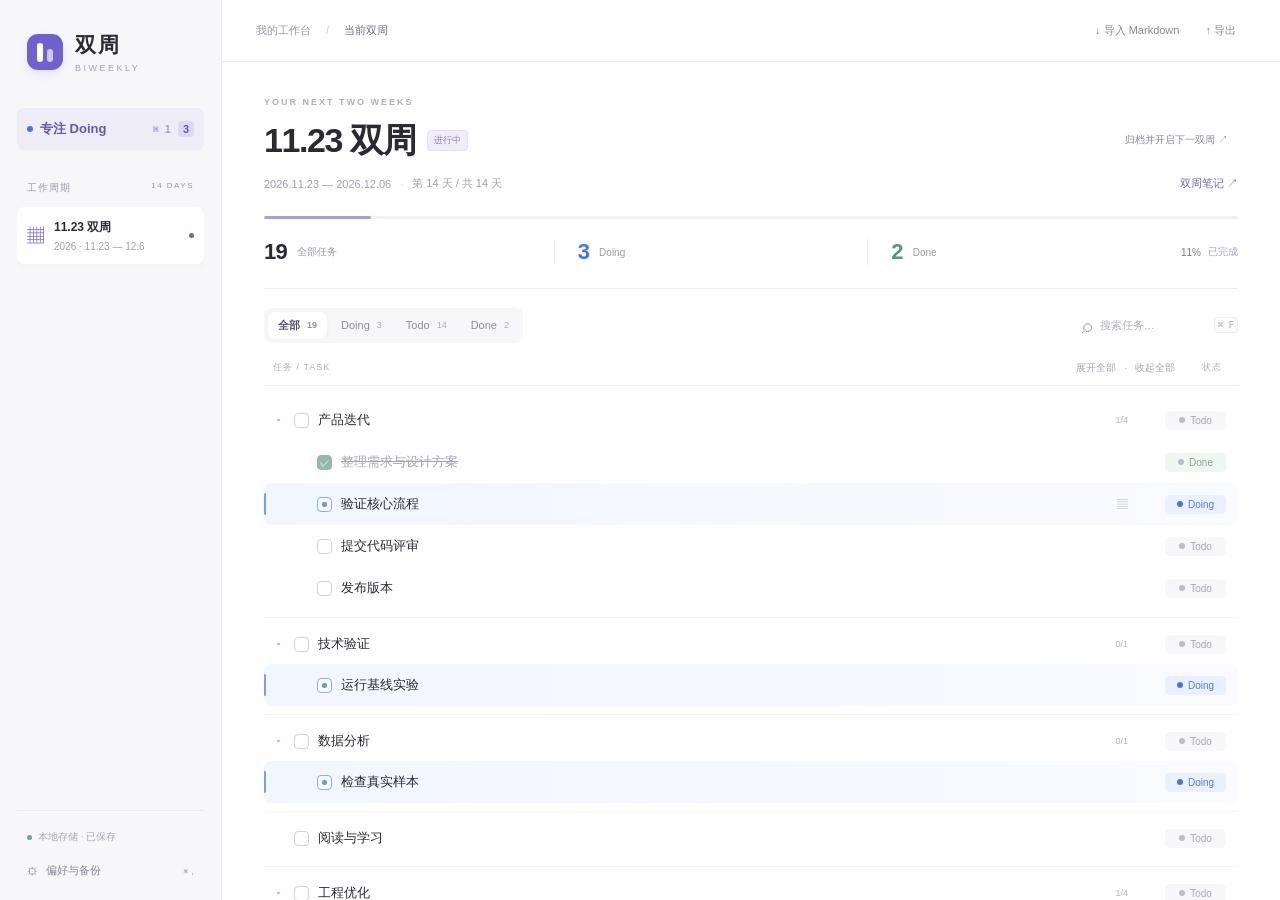
==== biweekly/web/index.html @ ad20d083 "Add lightweight Biweekly macOS task app with Markdown and archives" ====
<!doctype html>
<html lang="zh-CN">
<head>
<meta charset="UTF-8"><meta name="viewport" content="width=device-width,initial-scale=1">
<meta http-equiv="Content-Security-Policy" content="default-src 'none'; script-src 'self'; style-src 'self' 'unsafe-inline'; img-src data:; font-src 'self'; connect-src 'none'; base-uri 'none'; form-action 'none'">
<title>双周 · Biweekly</title><link rel="stylesheet" href="style.css">
<script defer src="vendor/marked.js"></script><script defer src="vendor/purify.js"></script><script defer src="model.js"></script><script defer src="markdown.js"></script><script defer src="app.js"></script>
</head>
<body>
<div id="app">
<aside class="sidebar">
  <div class="brand"><div class="brand-icon"><i></i><i></i></div><div><strong>双周</strong><span>BIWEEKLY</span></div></div>
  <button id="focus-doing" class="focus-button"><span class="status-dot doing"></span><span>专注 Doing</span><kbd>⌘ 1</kbd><b id="global-doing">0</b></button>
  <div class="section-label">工作周期 <span>14 DAYS</span></div>
  <nav id="cycles" aria-label="双周列表"></nav>
  <div class="sidebar-bottom"><div class="local-indicator"><span></span><span id="save-label" role="status">本地存储 · 自动保存</span></div><button id="settings-btn" class="quiet full"><span>⚙</span> 偏好与备份 <span class="key-hint">⌘ ,</span></button></div>
</aside>
<main>
  <header class="topbar"><div class="breadcrumb">我的工作台 <span>/</span> <b id="breadcrumb-period">当前双周</b></div><div class="top-actions"><button id="import-btn" class="quiet">↓ 导入 Markdown</button><button id="export-btn" class="quiet" title="导出当前双周为 Markdown">↑ 导出</button></div></header>
  <section class="period-heading"><div class="eyebrow" id="period-eyebrow">YOUR NEXT TWO WEEKS</div><div class="title-line"><h1 id="period-title"></h1><span id="period-tag" class="period-tag">进行中</span><button id="archive-btn" class="quiet">归档并开启下一双周 ↗</button></div><div class="period-meta"><span id="date-range"></span><span class="meta-separator">·</span><span id="day-progress"></span><button id="cycle-notes-btn" class="text-button">双周笔记 ↗</button></div>
  <div class="progress-line"><span id="progress-fill"></span></div>
  <div id="stats" class="stats"></div></section>
  <section class="task-section"><div class="task-toolbar"><div class="tabs" role="tablist" aria-label="任务状态"><button data-filter="all" role="tab" class="active">全部 <span></span></button><button data-filter="doing" role="tab">Doing <span></span></button><button data-filter="todo" role="tab">Todo <span></span></button><button data-filter="done" role="tab">Done <span></span></button></div><label class="search-box"><span>⌕</span><input id="search" type="search" placeholder="搜索任务…" aria-label="搜索任务"><kbd>⌘ F</kbd></label></div>
  <div id="archive-notice" hidden>这个双周已归档，保留当时的任务与笔记。你仍可以浏览和导出。</div>
  <div class="list-heading"><span>任务 / TASK</span><div class="outline-actions"><button id="expand-all">展开全部</button><span>·</span><button id="collapse-all">收起全部</button></div><span>状态</span></div>
  <div id="task-list" role="tree" aria-label="任务列表"></div>
  <form id="quick-add" class="quick-add"><span>＋</span><input id="new-task" placeholder="添加任务，按 Enter 保存…" autocomplete="off" aria-label="新任务标题"><kbd>↵</kbd></form>
  <div class="list-footer"><span>点击任务查看笔记 · 点击状态切换</span><span id="visible-count"></span></div>
  </section>
</main>
<aside id="detail" class="detail" hidden></aside>
</div>
<dialog id="modal"><div id="modal-content"></div></dialog>
<div id="toast" role="status" hidden></div>
</body></html>
---- biweekly/web/style.css ----
:root{color-scheme:light;--ink:#292a33;--muted:#9898a4;--line:#ececf0;--violet:#7061cd;--blue:#4478d8;--blue-bg:#edf3ff;--green:#549580;--sidebar:#f7f7fa}*{box-sizing:border-box}body{margin:0;font-family:-apple-system,BlinkMacSystemFont,"Segoe UI",sans-serif;font-size:13px;color:var(--ink);background:#fff}button,input,textarea,select{font:inherit}button{cursor:pointer;border:0;background:none;color:inherit;border-radius:7px}button:disabled{opacity:.4;cursor:default}button:focus-visible,input:focus-visible,textarea:focus-visible,select:focus-visible{outline:2px solid #9e93e2;outline-offset:2px}button:hover{background:#eeeeF5}input,textarea{color:var(--ink)}[hidden]{display:none!important}#app{height:100vh;display:flex;overflow:hidden}.sidebar{width:222px;min-width:222px;background:var(--sidebar);border-right:1px solid var(--line);padding:31px 17px 15px;display:flex;flex-direction:column}.brand{display:flex;gap:12px;align-items:center;padding:0 10px 35px}.brand strong{font-size:21px;font-weight:700;letter-spacing:2px}.brand span{display:block;color:#a3a1b4;font-size:9px;letter-spacing:2.5px;margin-top:4px}.brand-icon{height:36px;width:36px;border-radius:11px;background:var(--violet);display:flex;gap:4px;align-items:center;justify-content:center;box-shadow:0 4px 9px #7061cd22}.brand-icon i{display:block;width:6px;height:19px;background:#fff;border-radius:3px}.brand-icon i+ i{height:13px;margin-top:6px;opacity:.65}.focus-button{width:100%;padding:12px 10px;display:flex;align-items:center;gap:7px;background:#eeecf7;color:#6757b4;font-weight:600;margin-bottom:31px}.focus-button:hover{background:#e8e4f7}.focus-button kbd{font-size:10px;color:#a69dca;margin-left:auto}.focus-button b{font-size:11px;background:#ded8f3;padding:2px 5px;border-radius:4px}.status-dot{width:6px;height:6px;border-radius:50%;display:inline-block;background:#bbbcc6;flex:none}.status-dot.doing{background:var(--blue)}.section-label{display:flex;justify-content:space-between;padding:0 10px;color:#9998a6;font-size:10px;letter-spacing:1px;margin-bottom:12px}.section-label span{font-size:8px;letter-spacing:1.5px}#cycles{overflow:auto;flex:1}.cycle-btn{display:flex;width:100%;text-align:left;align-items:center;padding:12px 10px;gap:10px;margin-bottom:3px}.cycle-btn.active{background:white;box-shadow:0 2px 7px #292a3308}.cycle-symbol{font-size:17px;color:#aaa7bd}.cycle-btn.active .cycle-symbol{color:var(--violet)}.cycle-btn strong{font-size:12px;font-weight:600;display:block}.cycle-btn small{display:block;font-size:10px;color:#a09fac;margin-top:5px}.cycle-btn .current-dot{margin-left:auto;width:5px;height:5px;background:var(--violet);border-radius:50%}.archive-label{font-size:10px;color:#aaa8b5;padding:22px 10px 10px;letter-spacing:1px}.sidebar-bottom{border-top:1px solid #e9e9ef;padding-top:16px}.local-indicator{display:flex;align-items:center;gap:6px;font-size:10px;color:#aaa9b5;padding:3px 10px 12px}.local-indicator>span:first-child{width:5px;height:5px;background:#72a591;border-radius:50%}.quiet{font-size:11px;color:#898896;padding:7px 10px}.full{width:100%;display:flex;gap:8px;align-items:center;text-align:left}.key-hint{margin-left:auto;color:#aaa;font-size:10px}main{flex:1;min-width:460px;overflow-y:auto}.topbar{height:62px;border-bottom:1px solid var(--line);display:flex;justify-content:space-between;align-items:center;padding:0 34px}.breadcrumb{color:#9997a6;font-size:11px;white-space:nowrap}.breadcrumb span{margin:0 12px;color:#ceccd5}.breadcrumb b{font-weight:400;color:#6e6c7c}.top-actions{display:flex;gap:6px}.period-heading{padding:35px 38px 0;max-width:1050px;margin:auto}.eyebrow{font-size:9px;letter-spacing:2px;color:#b0adbd;margin-bottom:11px;font-weight:600}.title-line{display:flex;align-items:center;gap:12px}h1{font-size:34px;letter-spacing:-1.4px;margin:0;font-weight:700;line-height:1.3}.period-tag{background:#f0edf9;border:1px solid #e5dff5;color:#8b7cc3;font-size:9px;padding:3px 6px;border-radius:4px;white-space:nowrap}.title-line>.quiet{margin-left:auto;font-size:10px}.period-meta{margin-top:12px;color:#a09eac;font-size:11px;display:flex;align-items:center;gap:9px}.meta-separator{color:#ccc}.text-button{font-size:11px;color:var(--violet);padding:2px 0}.period-meta .text-button{margin-left:auto}.progress-line{margin-top:23px;height:3px;background:#f1f0f6;border-radius:4px;overflow:hidden}.progress-line>span{display:block;height:100%;background:#a99edc;border-radius:4px;transition:width .2s}.stats{display:flex;padding:20px 0 23px;border-bottom:1px solid var(--line);gap:0}.stat{display:flex;flex:1;align-items:center;gap:10px}.stat+.stat{padding-left:23px;border-left:1px solid var(--line)}.stat strong{font-size:22px;font-weight:600;letter-spacing:-.8px}.stat label{font-size:10px;color:#9b98a8}.stat.doing strong{color:var(--blue)}.stat.done strong{color:var(--green)}.stat-completion{margin-left:auto;display:flex;align-items:center;font-size:10px;color:#aaa5ba;gap:7px}.stat-completion strong{color:#7f729f;font-weight:500}.task-section{padding:0 38px 30px;max-width:1050px;margin:auto}.task-toolbar{display:flex;align-items:center;justify-content:space-between;height:72px;gap:10px}.tabs{display:flex;gap:4px;background:#f7f7fa;padding:4px;border-radius:8px;flex:none}.tabs button{padding:6px 10px;font-size:11px;color:#8e8b9a;display:flex;gap:7px;align-items:center}.tabs button.active{background:#fff;color:#59506f;box-shadow:0 1px 4px #22222209;font-weight:600}.tabs button.active[data-filter=doing]{color:var(--blue)}.tabs span{font-size:9px;opacity:.65}.search-box{display:flex;align-items:center;color:#aaa6b5;gap:6px}.search-box>span{font-size:20px}.search-box input{border:0;outline:0;background:transparent;font-size:11px;width:110px}.search-box input::placeholder{color:#b1adbb}.search-box kbd{font-size:9px;background:#faf9fc;border:1px solid #efedf3;border-radius:3px;padding:2px 3px;white-space:nowrap}.list-heading{display:flex;justify-content:space-between;padding:0 16px 10px 9px;font-size:9px;letter-spacing:1px;color:#b2afbd;border-bottom:1px solid var(--line)}#task-list{padding:5px 0}.task-row{display:flex;align-items:center;min-height:42px;gap:9px;border-radius:7px;position:relative;padding:3px 12px 3px calc(7px + var(--depth)*23px)}.task-row.root{margin-top:8px}.task-row.root:not(:first-child){border-top:1px solid #f5f4f8;border-radius:0 0 7px 7px;padding-top:9px;min-height:47px}.task-row:hover{background:#f9f8fc}.task-row.selected{background:#f5f3fc}.task-row.doing{background:linear-gradient(90deg,#f2f6ff, #f9fbff)}.task-row.doing:hover,.task-row.doing.selected{background:#edf2ff}.task-row.doing::before{content:"";position:absolute;left:0;top:10px;bottom:10px;width:2px;background:#7d9fe6;border-radius:2px}.task-row.context{opacity:.7}.collapse{width:14px;flex:none;font-size:10px;color:#a9a4b7;padding:0;line-height:20px}.collapse.spacer{visibility:hidden}.task-check{width:15px;height:15px;padding:0;border:1.3px solid #d3d0dc;border-radius:4px;flex:none;background:#fff;color:white;line-height:13px;font-size:10px}.doing .task-check{border-color:#8eaee8;background:#f7faff}.doing .task-check::after{content:"";display:block;width:5px;height:5px;border-radius:2px;background:#6f96df;margin:auto}.done .task-check{background:#97b9ab;border-color:#97b9ab}.done .task-check::after{content:"✓"}.task-title{padding:6px 0;text-align:left;flex:1;min-width:0;white-space:nowrap;overflow:hidden;text-overflow:ellipsis;font-size:12px;font-weight:400}.root>.task-title{font-weight:550}.task-title:hover{background:none}.done>.task-title{text-decoration:line-through;color:#a6a3af}.note-icon{font-size:11px;color:#b1a5cc}.child-count{font-size:9px;color:#b7b1c2;white-space:nowrap}.status-pill{font-size:9px;padding:4px 7px;border-radius:5px;display:flex;align-items:center;gap:5px;min-width:61px;justify-content:center;white-space:nowrap}.status-pill.todo{color:#aba6b6;background:#f7f6f9}.status-pill.doing{color:#567ecc;background:#e9f0ff}.status-pill.done{color:#88a596;background:#f0f6f2}.row-add{opacity:0;color:#aaa3b8;font-size:16px;width:19px;padding:0}.task-row:hover .row-add,.row-add:focus-visible{opacity:1}.quick-add{display:flex;gap:10px;padding:14px 12px;margin-top:12px;border:1px dashed #e4e0ec;border-radius:8px;color:#b1a8c1;align-items:center}.quick-add input{flex:1;min-width:0;border:0;outline:none;font-size:12px;background:none}.quick-add input::placeholder{color:#b4adbf}.quick-add kbd{font-size:11px}.list-footer{display:flex;justify-content:space-between;margin-top:17px;font-size:9px;color:#bcb6c7}.empty{padding:48px 20px;text-align:center;color:#a6a0b2;line-height:1.8}.empty strong{display:block;color:#777083;font-size:15px;margin-bottom:6px}.empty .empty-symbol{display:block;font-size:27px;color:#b3a6d8;margin-bottom:8px}#archive-notice{font-size:11px;padding:11px 12px;background:#f7f5fb;color:#988da8;border-radius:7px;margin-bottom:17px}.detail{width:345px;min-width:300px;border-left:1px solid var(--line);background:#fdfcfe;overflow:auto;padding:0 25px 25px}.detail-top{height:62px;display:flex;justify-content:space-between;align-items:center;font-size:9px;color:#b0a7c0;letter-spacing:1.3px}.detail-top button{font-size:20px;color:#b2a9c0}.detail-path{font-size:10px;color:#aca2bb;margin:26px 0 13px}.detail-title{font-size:22px;font-weight:650;line-height:1.5;margin:0 0 18px;overflow-wrap:anywhere}.title-input{width:100%;resize:none;background:transparent;border:0;padding:0;outline:none}.detail-properties{display:flex;align-items:center;gap:20px;padding-bottom:22px;border-bottom:1px solid var(--line);font-size:11px;color:#b0a5bd}.status-select{border:0;border-radius:5px;padding:5px 8px;background:#eeeaf9;color:#77649f;font-size:11px}.note-toolbar{display:flex;align-items:center;justify-content:space-between;margin:22px 0 15px;font-size:9px;letter-spacing:1px;color:#a99eb8}.segmented{display:flex;background:#f2eff7;padding:2px;border-radius:5px}.segmented button{padding:4px 7px;font-size:10px;letter-spacing:0;color:#ab9fba}.segmented button.active{background:#fff;color:#7d6b94;box-shadow:0 1px 3px #00000008}.markdown{font-size:12px;line-height:1.9;overflow-wrap:anywhere;color:#736a80}.markdown h1{font-size:24px;letter-spacing:0}.markdown h2{font-size:17px;color:#61596e;margin:20px 0 12px}.markdown h3{font-size:14px}.markdown p{margin:10px 0}.markdown ul,.markdown ol{padding-left:22px}.markdown li{margin:4px 0}.markdown li:has(>input[type=checkbox]){list-style:none;margin-left:-19px}.markdown input[type=checkbox]{accent-color:#9787bd;margin-right:5px}.markdown pre{padding:13px;background:#f0edf5;border:1px solid #e9e4f0;border-radius:7px;font-size:10px;line-height:1.7;overflow:auto}.markdown code{font-family:ui-monospace,SFMono-Regular,monospace;font-size:.9em;background:#f0edf5;padding:2px 4px;border-radius:3px}.markdown pre code{padding:0;background:none}.markdown blockquote{margin:10px 0;border-left:2px solid #c4b8db;padding-left:12px;color:#a195af}.markdown table{border-collapse:collapse;display:block;overflow:auto;font-size:11px}.markdown td,.markdown th{border:1px solid #ded6e9;padding:6px 8px}.markdown a{color:#8570b2;text-decoration:none}.markdown hr{border:0;border-top:1px solid #e8e1f0}.markdown img{max-width:100%}.note-empty{padding:24px 0;color:#b9afc5;font-size:11px;line-height:1.8}.note-editor{width:100%;min-height:340px;resize:vertical;border:1px solid #e5dded;border-radius:7px;padding:12px;background:#fff;font-size:11px;line-height:1.9;font-family:ui-monospace,SFMono-Regular,monospace}.detail-actions{margin-top:24px;padding-top:15px;border-top:1px solid var(--line);display:flex;gap:5px;flex-wrap:wrap}.detail-actions .quiet{font-size:10px;padding:6px}.danger{color:#b1717d!important}.detail-tip{font-size:9px;color:#b8aec4;line-height:1.7;margin-top:14px}dialog{border:1px solid #ece7f2;border-radius:15px;padding:28px;width:560px;max-height:85vh;box-shadow:0 25px 100px #30233d33;color:var(--ink)}dialog::backdrop{background:#22133233;backdrop-filter:blur(3px)}dialog h2{font-size:21px;margin:0 0 12px;letter-spacing:-.4px}dialog p{font-size:12px;color:#9e93aa;line-height:1.8}dialog textarea{width:100%;height:235px;border:1px solid #e6deee;border-radius:8px;resize:vertical;padding:12px;font:11px/1.8 ui-monospace,monospace}dialog label{font-size:12px;color:#8b7d9c;line-height:2}dialog input[type=checkbox]{accent-color:var(--violet);vertical-align:middle}dialog input[type=date]{border:1px solid #e5dced;border-radius:5px;padding:7px;margin-left:12px}dialog .modal-actions{display:flex;justify-content:flex-end;gap:8px;margin-top:23px}.secondary{padding:9px 14px;background:#f4f1f8;font-size:12px;color:#9483a8}.primary{padding:9px 16px;background:var(--violet);color:white;font-size:12px}.primary:hover{background:#6152be}.settings-group{border-top:1px solid var(--line);margin-top:18px;padding-top:17px}.settings-group h3{font-size:12px;color:#82738f;margin:0 0 10px}.backup-actions{display:flex;gap:8px}.mono{font-family:ui-monospace,monospace;font-size:10px;overflow-wrap:anywhere}.modal-preview{font-size:11px;color:#8d7da5;margin:10px 0;max-height:80px;overflow:auto}.error-text{color:#b05e75}#toast{position:fixed;bottom:22px;left:50%;transform:translateX(-50%);z-index:20;background:#383042;color:#fff;border-radius:9px;padding:12px 19px;box-shadow:0 5px 25px #33234033;font-size:12px;max-width:80vw;line-height:1.6}#toast button{color:#d6c4f2;margin-left:15px;text-decoration:underline}@media(max-width:1150px){.sidebar{width:198px;min-width:198px;padding-left:12px;padding-right:12px}.period-heading,.task-section{padding-left:26px;padding-right:26px}.topbar{padding:0 26px}.detail{width:310px;min-width:285px;padding:0 20px 20px}.search-box kbd{display:none}.search-box input{width:95px}.tabs button{padding:6px 7px}.title-line>.quiet{font-size:9px;padding:5px}.stat+.stat{padding-left:16px}.stat{gap:7px}}@media(max-width:1000px){.detail{position:fixed;right:0;top:0;bottom:0;box-shadow:-20px 0 60px #41314c18;width:340px;z-index:5}.top-actions .quiet{font-size:10px}}

.outline-actions{display:flex;align-items:center;gap:5px;margin-left:auto;margin-right:24px;letter-spacing:0}.outline-actions button{font-size:10px;padding:0 3px;color:#a8a0b5}.task-title{font-size:13px}.status-pill{font-size:10px}.detail-tip{font-size:10px;color:#a399ae}.detail-path{color:#978aa6}.list-footer{font-size:10px;color:#aaa1b6}.markdown{font-size:13px}
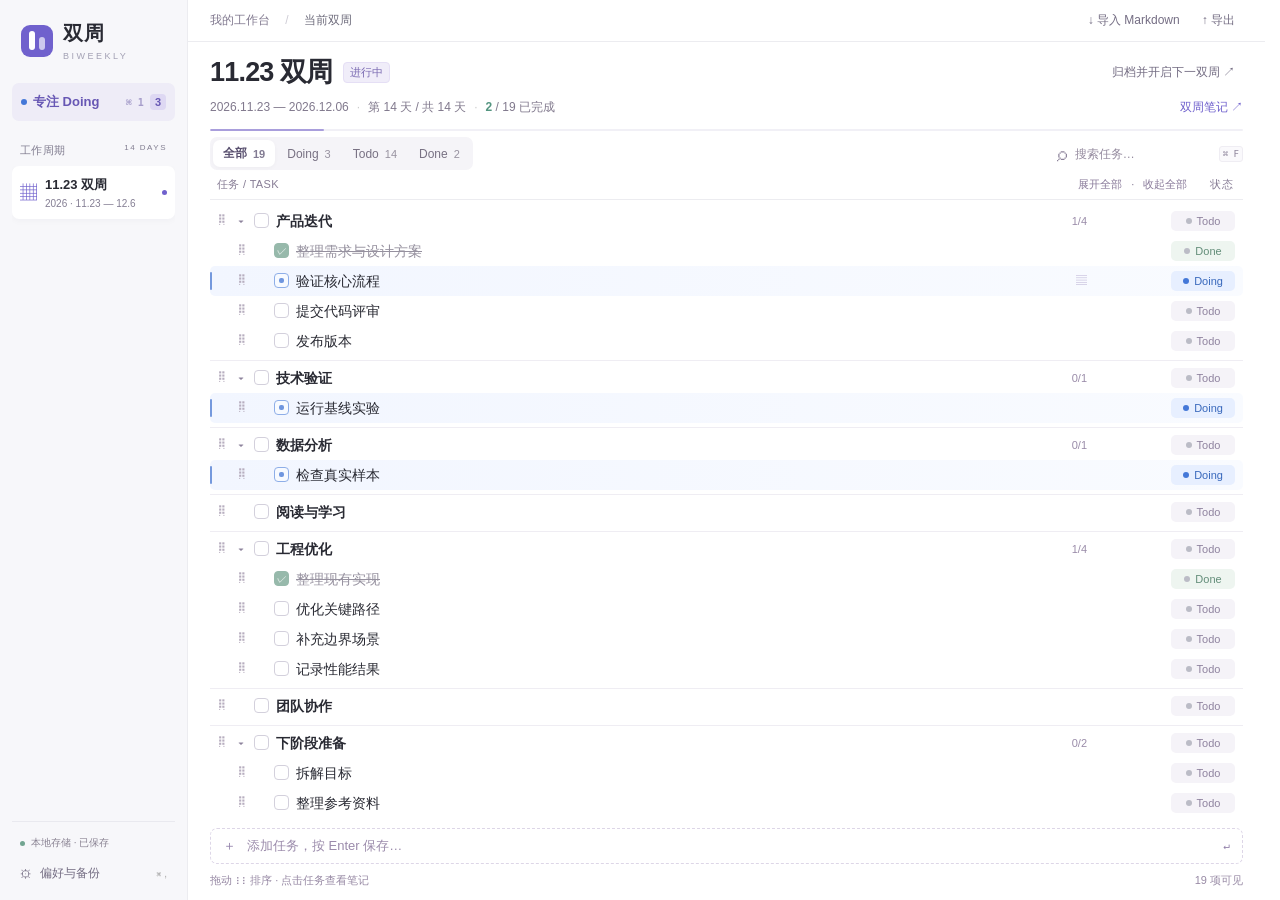
==== commit 54b5dd63: "Support direct task reordering and compact Biweekly layout" ====
--- a/biweekly/web/index.html
+++ b/biweekly/web/index.html
@@ -17,15 +17,15 @@
 </aside>
 <main>
   <header class="topbar"><div class="breadcrumb">我的工作台 <span>/</span> <b id="breadcrumb-period">当前双周</b></div><div class="top-actions"><button id="import-btn" class="quiet">↓ 导入 Markdown</button><button id="export-btn" class="quiet" title="导出当前双周为 Markdown">↑ 导出</button></div></header>
-  <section class="period-heading"><div class="eyebrow" id="period-eyebrow">YOUR NEXT TWO WEEKS</div><div class="title-line"><h1 id="period-title"></h1><span id="period-tag" class="period-tag">进行中</span><button id="archive-btn" class="quiet">归档并开启下一双周 ↗</button></div><div class="period-meta"><span id="date-range"></span><span class="meta-separator">·</span><span id="day-progress"></span><button id="cycle-notes-btn" class="text-button">双周笔记 ↗</button></div>
+  <section class="period-heading"><div class="title-line"><h1 id="period-title"></h1><span id="period-tag" class="period-tag">进行中</span><button id="archive-btn" class="quiet">归档并开启下一双周 ↗</button></div><div class="period-meta"><span id="date-range"></span><span class="meta-separator">·</span><span id="day-progress"></span><span class="meta-separator">·</span><span id="stats" class="stats"></span><button id="cycle-notes-btn" class="text-button">双周笔记 ↗</button></div>
   <div class="progress-line"><span id="progress-fill"></span></div>
-  <div id="stats" class="stats"></div></section>
+  </section>
   <section class="task-section"><div class="task-toolbar"><div class="tabs" role="tablist" aria-label="任务状态"><button data-filter="all" role="tab" class="active">全部 <span></span></button><button data-filter="doing" role="tab">Doing <span></span></button><button data-filter="todo" role="tab">Todo <span></span></button><button data-filter="done" role="tab">Done <span></span></button></div><label class="search-box"><span>⌕</span><input id="search" type="search" placeholder="搜索任务…" aria-label="搜索任务"><kbd>⌘ F</kbd></label></div>
   <div id="archive-notice" hidden>这个双周已归档，保留当时的任务与笔记。你仍可以浏览和导出。</div>
   <div class="list-heading"><span>任务 / TASK</span><div class="outline-actions"><button id="expand-all">展开全部</button><span>·</span><button id="collapse-all">收起全部</button></div><span>状态</span></div>
   <div id="task-list" role="tree" aria-label="任务列表"></div>
   <form id="quick-add" class="quick-add"><span>＋</span><input id="new-task" placeholder="添加任务，按 Enter 保存…" autocomplete="off" aria-label="新任务标题"><kbd>↵</kbd></form>
-  <div class="list-footer"><span>点击任务查看笔记 · 点击状态切换</span><span id="visible-count"></span></div>
+  <div class="list-footer"><span>拖动 ⋮⋮ 排序 · 点击任务查看笔记</span><span id="visible-count"></span></div>
   </section>
 </main>
 <aside id="detail" class="detail" hidden></aside>
--- a/biweekly/web/style.css
+++ b/biweekly/web/style.css
@@ -1,3 +1,229 @@
-:root{color-scheme:light;--ink:#292a33;--muted:#9898a4;--line:#ececf0;--violet:#7061cd;--blue:#4478d8;--blue-bg:#edf3ff;--green:#549580;--sidebar:#f7f7fa}*{box-sizing:border-box}body{margin:0;font-family:-apple-system,BlinkMacSystemFont,"Segoe UI",sans-serif;font-size:13px;color:var(--ink);background:#fff}button,input,textarea,select{font:inherit}button{cursor:pointer;border:0;background:none;color:inherit;border-radius:7px}button:disabled{opacity:.4;cursor:default}button:focus-visible,input:focus-visible,textarea:focus-visible,select:focus-visible{outline:2px solid #9e93e2;outline-offset:2px}button:hover{background:#eeeeF5}input,textarea{color:var(--ink)}[hidden]{display:none!important}#app{height:100vh;display:flex;overflow:hidden}.sidebar{width:222px;min-width:222px;background:var(--sidebar);border-right:1px solid var(--line);padding:31px 17px 15px;display:flex;flex-direction:column}.brand{display:flex;gap:12px;align-items:center;padding:0 10px 35px}.brand strong{font-size:21px;font-weight:700;letter-spacing:2px}.brand span{display:block;color:#a3a1b4;font-size:9px;letter-spacing:2.5px;margin-top:4px}.brand-icon{height:36px;width:36px;border-radius:11px;background:var(--violet);display:flex;gap:4px;align-items:center;justify-content:center;box-shadow:0 4px 9px #7061cd22}.brand-icon i{display:block;width:6px;height:19px;background:#fff;border-radius:3px}.brand-icon i+ i{height:13px;margin-top:6px;opacity:.65}.focus-button{width:100%;padding:12px 10px;display:flex;align-items:center;gap:7px;background:#eeecf7;color:#6757b4;font-weight:600;margin-bottom:31px}.focus-button:hover{background:#e8e4f7}.focus-button kbd{font-size:10px;color:#a69dca;margin-left:auto}.focus-button b{font-size:11px;background:#ded8f3;padding:2px 5px;border-radius:4px}.status-dot{width:6px;height:6px;border-radius:50%;display:inline-block;background:#bbbcc6;flex:none}.status-dot.doing{background:var(--blue)}.section-label{display:flex;justify-content:space-between;padding:0 10px;color:#9998a6;font-size:10px;letter-spacing:1px;margin-bottom:12px}.section-label span{font-size:8px;letter-spacing:1.5px}#cycles{overflow:auto;flex:1}.cycle-btn{display:flex;width:100%;text-align:left;align-items:center;padding:12px 10px;gap:10px;margin-bottom:3px}.cycle-btn.active{background:white;box-shadow:0 2px 7px #292a3308}.cycle-symbol{font-size:17px;color:#aaa7bd}.cycle-btn.active .cycle-symbol{color:var(--violet)}.cycle-btn strong{font-size:12px;font-weight:600;display:block}.cycle-btn small{display:block;font-size:10px;color:#a09fac;margin-top:5px}.cycle-btn .current-dot{margin-left:auto;width:5px;height:5px;background:var(--violet);border-radius:50%}.archive-label{font-size:10px;color:#aaa8b5;padding:22px 10px 10px;letter-spacing:1px}.sidebar-bottom{border-top:1px solid #e9e9ef;padding-top:16px}.local-indicator{display:flex;align-items:center;gap:6px;font-size:10px;color:#aaa9b5;padding:3px 10px 12px}.local-indicator>span:first-child{width:5px;height:5px;background:#72a591;border-radius:50%}.quiet{font-size:11px;color:#898896;padding:7px 10px}.full{width:100%;display:flex;gap:8px;align-items:center;text-align:left}.key-hint{margin-left:auto;color:#aaa;font-size:10px}main{flex:1;min-width:460px;overflow-y:auto}.topbar{height:62px;border-bottom:1px solid var(--line);display:flex;justify-content:space-between;align-items:center;padding:0 34px}.breadcrumb{color:#9997a6;font-size:11px;white-space:nowrap}.breadcrumb span{margin:0 12px;color:#ceccd5}.breadcrumb b{font-weight:400;color:#6e6c7c}.top-actions{display:flex;gap:6px}.period-heading{padding:35px 38px 0;max-width:1050px;margin:auto}.eyebrow{font-size:9px;letter-spacing:2px;color:#b0adbd;margin-bottom:11px;font-weight:600}.title-line{display:flex;align-items:center;gap:12px}h1{font-size:34px;letter-spacing:-1.4px;margin:0;font-weight:700;line-height:1.3}.period-tag{background:#f0edf9;border:1px solid #e5dff5;color:#8b7cc3;font-size:9px;padding:3px 6px;border-radius:4px;white-space:nowrap}.title-line>.quiet{margin-left:auto;font-size:10px}.period-meta{margin-top:12px;color:#a09eac;font-size:11px;display:flex;align-items:center;gap:9px}.meta-separator{color:#ccc}.text-button{font-size:11px;color:var(--violet);padding:2px 0}.period-meta .text-button{margin-left:auto}.progress-line{margin-top:23px;height:3px;background:#f1f0f6;border-radius:4px;overflow:hidden}.progress-line>span{display:block;height:100%;background:#a99edc;border-radius:4px;transition:width .2s}.stats{display:flex;padding:20px 0 23px;border-bottom:1px solid var(--line);gap:0}.stat{display:flex;flex:1;align-items:center;gap:10px}.stat+.stat{padding-left:23px;border-left:1px solid var(--line)}.stat strong{font-size:22px;font-weight:600;letter-spacing:-.8px}.stat label{font-size:10px;color:#9b98a8}.stat.doing strong{color:var(--blue)}.stat.done strong{color:var(--green)}.stat-completion{margin-left:auto;display:flex;align-items:center;font-size:10px;color:#aaa5ba;gap:7px}.stat-completion strong{color:#7f729f;font-weight:500}.task-section{padding:0 38px 30px;max-width:1050px;margin:auto}.task-toolbar{display:flex;align-items:center;justify-content:space-between;height:72px;gap:10px}.tabs{display:flex;gap:4px;background:#f7f7fa;padding:4px;border-radius:8px;flex:none}.tabs button{padding:6px 10px;font-size:11px;color:#8e8b9a;display:flex;gap:7px;align-items:center}.tabs button.active{background:#fff;color:#59506f;box-shadow:0 1px 4px #22222209;font-weight:600}.tabs button.active[data-filter=doing]{color:var(--blue)}.tabs span{font-size:9px;opacity:.65}.search-box{display:flex;align-items:center;color:#aaa6b5;gap:6px}.search-box>span{font-size:20px}.search-box input{border:0;outline:0;background:transparent;font-size:11px;width:110px}.search-box input::placeholder{color:#b1adbb}.search-box kbd{font-size:9px;background:#faf9fc;border:1px solid #efedf3;border-radius:3px;padding:2px 3px;white-space:nowrap}.list-heading{display:flex;justify-content:space-between;padding:0 16px 10px 9px;font-size:9px;letter-spacing:1px;color:#b2afbd;border-bottom:1px solid var(--line)}#task-list{padding:5px 0}.task-row{display:flex;align-items:center;min-height:42px;gap:9px;border-radius:7px;position:relative;padding:3px 12px 3px calc(7px + var(--depth)*23px)}.task-row.root{margin-top:8px}.task-row.root:not(:first-child){border-top:1px solid #f5f4f8;border-radius:0 0 7px 7px;padding-top:9px;min-height:47px}.task-row:hover{background:#f9f8fc}.task-row.selected{background:#f5f3fc}.task-row.doing{background:linear-gradient(90deg,#f2f6ff, #f9fbff)}.task-row.doing:hover,.task-row.doing.selected{background:#edf2ff}.task-row.doing::before{content:"";position:absolute;left:0;top:10px;bottom:10px;width:2px;background:#7d9fe6;border-radius:2px}.task-row.context{opacity:.7}.collapse{width:14px;flex:none;font-size:10px;color:#a9a4b7;padding:0;line-height:20px}.collapse.spacer{visibility:hidden}.task-check{width:15px;height:15px;padding:0;border:1.3px solid #d3d0dc;border-radius:4px;flex:none;background:#fff;color:white;line-height:13px;font-size:10px}.doing .task-check{border-color:#8eaee8;background:#f7faff}.doing .task-check::after{content:"";display:block;width:5px;height:5px;border-radius:2px;background:#6f96df;margin:auto}.done .task-check{background:#97b9ab;border-color:#97b9ab}.done .task-check::after{content:"✓"}.task-title{padding:6px 0;text-align:left;flex:1;min-width:0;white-space:nowrap;overflow:hidden;text-overflow:ellipsis;font-size:12px;font-weight:400}.root>.task-title{font-weight:550}.task-title:hover{background:none}.done>.task-title{text-decoration:line-through;color:#a6a3af}.note-icon{font-size:11px;color:#b1a5cc}.child-count{font-size:9px;color:#b7b1c2;white-space:nowrap}.status-pill{font-size:9px;padding:4px 7px;border-radius:5px;display:flex;align-items:center;gap:5px;min-width:61px;justify-content:center;white-space:nowrap}.status-pill.todo{color:#aba6b6;background:#f7f6f9}.status-pill.doing{color:#567ecc;background:#e9f0ff}.status-pill.done{color:#88a596;background:#f0f6f2}.row-add{opacity:0;color:#aaa3b8;font-size:16px;width:19px;padding:0}.task-row:hover .row-add,.row-add:focus-visible{opacity:1}.quick-add{display:flex;gap:10px;padding:14px 12px;margin-top:12px;border:1px dashed #e4e0ec;border-radius:8px;color:#b1a8c1;align-items:center}.quick-add input{flex:1;min-width:0;border:0;outline:none;font-size:12px;background:none}.quick-add input::placeholder{color:#b4adbf}.quick-add kbd{font-size:11px}.list-footer{display:flex;justify-content:space-between;margin-top:17px;font-size:9px;color:#bcb6c7}.empty{padding:48px 20px;text-align:center;color:#a6a0b2;line-height:1.8}.empty strong{display:block;color:#777083;font-size:15px;margin-bottom:6px}.empty .empty-symbol{display:block;font-size:27px;color:#b3a6d8;margin-bottom:8px}#archive-notice{font-size:11px;padding:11px 12px;background:#f7f5fb;color:#988da8;border-radius:7px;margin-bottom:17px}.detail{width:345px;min-width:300px;border-left:1px solid var(--line);background:#fdfcfe;overflow:auto;padding:0 25px 25px}.detail-top{height:62px;display:flex;justify-content:space-between;align-items:center;font-size:9px;color:#b0a7c0;letter-spacing:1.3px}.detail-top button{font-size:20px;color:#b2a9c0}.detail-path{font-size:10px;color:#aca2bb;margin:26px 0 13px}.detail-title{font-size:22px;font-weight:650;line-height:1.5;margin:0 0 18px;overflow-wrap:anywhere}.title-input{width:100%;resize:none;background:transparent;border:0;padding:0;outline:none}.detail-properties{display:flex;align-items:center;gap:20px;padding-bottom:22px;border-bottom:1px solid var(--line);font-size:11px;color:#b0a5bd}.status-select{border:0;border-radius:5px;padding:5px 8px;background:#eeeaf9;color:#77649f;font-size:11px}.note-toolbar{display:flex;align-items:center;justify-content:space-between;margin:22px 0 15px;font-size:9px;letter-spacing:1px;color:#a99eb8}.segmented{display:flex;background:#f2eff7;padding:2px;border-radius:5px}.segmented button{padding:4px 7px;font-size:10px;letter-spacing:0;color:#ab9fba}.segmented button.active{background:#fff;color:#7d6b94;box-shadow:0 1px 3px #00000008}.markdown{font-size:12px;line-height:1.9;overflow-wrap:anywhere;color:#736a80}.markdown h1{font-size:24px;letter-spacing:0}.markdown h2{font-size:17px;color:#61596e;margin:20px 0 12px}.markdown h3{font-size:14px}.markdown p{margin:10px 0}.markdown ul,.markdown ol{padding-left:22px}.markdown li{margin:4px 0}.markdown li:has(>input[type=checkbox]){list-style:none;margin-left:-19px}.markdown input[type=checkbox]{accent-color:#9787bd;margin-right:5px}.markdown pre{padding:13px;background:#f0edf5;border:1px solid #e9e4f0;border-radius:7px;font-size:10px;line-height:1.7;overflow:auto}.markdown code{font-family:ui-monospace,SFMono-Regular,monospace;font-size:.9em;background:#f0edf5;padding:2px 4px;border-radius:3px}.markdown pre code{padding:0;background:none}.markdown blockquote{margin:10px 0;border-left:2px solid #c4b8db;padding-left:12px;color:#a195af}.markdown table{border-collapse:collapse;display:block;overflow:auto;font-size:11px}.markdown td,.markdown th{border:1px solid #ded6e9;padding:6px 8px}.markdown a{color:#8570b2;text-decoration:none}.markdown hr{border:0;border-top:1px solid #e8e1f0}.markdown img{max-width:100%}.note-empty{padding:24px 0;color:#b9afc5;font-size:11px;line-height:1.8}.note-editor{width:100%;min-height:340px;resize:vertical;border:1px solid #e5dded;border-radius:7px;padding:12px;background:#fff;font-size:11px;line-height:1.9;font-family:ui-monospace,SFMono-Regular,monospace}.detail-actions{margin-top:24px;padding-top:15px;border-top:1px solid var(--line);display:flex;gap:5px;flex-wrap:wrap}.detail-actions .quiet{font-size:10px;padding:6px}.danger{color:#b1717d!important}.detail-tip{font-size:9px;color:#b8aec4;line-height:1.7;margin-top:14px}dialog{border:1px solid #ece7f2;border-radius:15px;padding:28px;width:560px;max-height:85vh;box-shadow:0 25px 100px #30233d33;color:var(--ink)}dialog::backdrop{background:#22133233;backdrop-filter:blur(3px)}dialog h2{font-size:21px;margin:0 0 12px;letter-spacing:-.4px}dialog p{font-size:12px;color:#9e93aa;line-height:1.8}dialog textarea{width:100%;height:235px;border:1px solid #e6deee;border-radius:8px;resize:vertical;padding:12px;font:11px/1.8 ui-monospace,monospace}dialog label{font-size:12px;color:#8b7d9c;line-height:2}dialog input[type=checkbox]{accent-color:var(--violet);vertical-align:middle}dialog input[type=date]{border:1px solid #e5dced;border-radius:5px;padding:7px;margin-left:12px}dialog .modal-actions{display:flex;justify-content:flex-end;gap:8px;margin-top:23px}.secondary{padding:9px 14px;background:#f4f1f8;font-size:12px;color:#9483a8}.primary{padding:9px 16px;background:var(--violet);color:white;font-size:12px}.primary:hover{background:#6152be}.settings-group{border-top:1px solid var(--line);margin-top:18px;padding-top:17px}.settings-group h3{font-size:12px;color:#82738f;margin:0 0 10px}.backup-actions{display:flex;gap:8px}.mono{font-family:ui-monospace,monospace;font-size:10px;overflow-wrap:anywhere}.modal-preview{font-size:11px;color:#8d7da5;margin:10px 0;max-height:80px;overflow:auto}.error-text{color:#b05e75}#toast{position:fixed;bottom:22px;left:50%;transform:translateX(-50%);z-index:20;background:#383042;color:#fff;border-radius:9px;padding:12px 19px;box-shadow:0 5px 25px #33234033;font-size:12px;max-width:80vw;line-height:1.6}#toast button{color:#d6c4f2;margin-left:15px;text-decoration:underline}@media(max-width:1150px){.sidebar{width:198px;min-width:198px;padding-left:12px;padding-right:12px}.period-heading,.task-section{padding-left:26px;padding-right:26px}.topbar{padding:0 26px}.detail{width:310px;min-width:285px;padding:0 20px 20px}.search-box kbd{display:none}.search-box input{width:95px}.tabs button{padding:6px 7px}.title-line>.quiet{font-size:9px;padding:5px}.stat+.stat{padding-left:16px}.stat{gap:7px}}@media(max-width:1000px){.detail{position:fixed;right:0;top:0;bottom:0;box-shadow:-20px 0 60px #41314c18;width:340px;z-index:5}.top-actions .quiet{font-size:10px}}
-
-.outline-actions{display:flex;align-items:center;gap:5px;margin-left:auto;margin-right:24px;letter-spacing:0}.outline-actions button{font-size:10px;padding:0 3px;color:#a8a0b5}.task-title{font-size:13px}.status-pill{font-size:10px}.detail-tip{font-size:10px;color:#a399ae}.detail-path{color:#978aa6}.list-footer{font-size:10px;color:#aaa1b6}.markdown{font-size:13px}
+:root{color-scheme:light;--ink:#292a33;--muted:#9898a4;--line:#ececf0;--violet:#7061cd;--blue:#4478d8;--blue-bg:#edf3ff;--green:#549580;--sidebar:#f7f7fa}
+*{box-sizing:border-box}
+body{margin:0;font-family:-apple-system,BlinkMacSystemFont,"Segoe UI",sans-serif;font-size:13px;color:var(--ink);background:#fff}
+button,input,textarea,select{font:inherit}
+button{cursor:pointer;border:0;background:none;color:inherit;border-radius:7px}
+button:disabled{opacity:.4;cursor:default}
+button:focus-visible,input:focus-visible,textarea:focus-visible,select:focus-visible{outline:2px solid #9e93e2;outline-offset:2px}
+button:hover{background:#eeeeF5}
+input,textarea{color:var(--ink)}
+[hidden]{display:none!important}
+#app{height:100vh;display:flex;overflow:hidden}
+.sidebar{width:188px;min-width:188px;background:var(--sidebar);border-right:1px solid var(--line);padding:20px 12px 12px;display:flex;flex-direction:column}
+.brand{display:flex;gap:10px;align-items:center;padding:0 9px 22px}
+.brand strong{font-size:20px;font-weight:700;letter-spacing:1px}
+.brand span{display:block;color:#a3a1b4;font-size:9px;letter-spacing:2.5px;margin-top:4px}
+.brand-icon{height:32px;width:32px;border-radius:9px;background:var(--violet);display:flex;gap:4px;align-items:center;justify-content:center}
+.brand-icon i{display:block;width:6px;height:19px;background:#fff;border-radius:3px}
+.brand-icon i+ i{height:13px;margin-top:6px;opacity:.65}
+.focus-button{width:100%;padding:10px 9px;display:flex;align-items:center;gap:6px;background:#eeecf7;color:#6757b4;font-weight:600;margin-bottom:22px}
+.focus-button:hover{background:#e8e4f7}
+.focus-button kbd{font-size:10px;color:#a69dca;margin-left:auto}
+.focus-button b{font-size:11px;background:#ded8f3;padding:2px 5px;border-radius:4px}
+.status-dot{width:6px;height:6px;border-radius:50%;display:inline-block;background:#bbbcc6;flex:none}
+.status-dot.doing{background:var(--blue)}
+.section-label{display:flex;justify-content:space-between;padding:0 8px;color:#817d90;font-size:11px;letter-spacing:.3px;margin-bottom:8px}
+.section-label span{font-size:8px;letter-spacing:1.5px}
+#cycles{overflow:auto;flex:1}
+.cycle-btn{display:flex;width:100%;text-align:left;align-items:center;padding:10px 8px;gap:8px;margin-bottom:3px}
+.cycle-btn.active{background:white;box-shadow:0 2px 7px #292a3308}
+.cycle-symbol{font-size:17px;color:#aaa7bd}
+.cycle-btn.active .cycle-symbol{color:var(--violet)}
+.cycle-btn strong{font-size:13px;font-weight:600;display:block}
+.cycle-btn small{display:block;font-size:10px;color:#847e93;margin-top:4px}
+.cycle-btn .current-dot{margin-left:auto;width:5px;height:5px;background:var(--violet);border-radius:50%}
+.archive-label{font-size:10px;color:#aaa8b5;padding:22px 10px 10px;letter-spacing:1px}
+.sidebar-bottom{border-top:1px solid #e9e9ef;padding-top:12px}
+.local-indicator{display:flex;align-items:center;gap:6px;font-size:10px;color:#898292;padding:2px 8px 9px}
+.local-indicator>span:first-child{width:5px;height:5px;background:#72a591;border-radius:50%}
+.quiet{font-size:12px;color:#746d83;padding:6px 8px}
+.full{width:100%;display:flex;gap:8px;align-items:center;text-align:left}
+.key-hint{margin-left:auto;color:#aaa;font-size:10px}
+main{flex:1;min-width:0;overflow-y:auto;scrollbar-gutter:stable}
+.topbar{height:42px;border-bottom:1px solid var(--line);display:flex;justify-content:space-between;align-items:center;padding:0 22px;gap:12px}
+.breadcrumb{color:#827a90;font-size:12px;white-space:nowrap}
+.breadcrumb span{margin:0 12px;color:#ceccd5}
+.breadcrumb b{font-weight:400;color:#6e6c7c}
+.top-actions{display:flex;gap:6px}
+.period-heading{padding:14px 22px 0;margin:0}
+.eyebrow{font-size:9px;letter-spacing:2px;color:#b0adbd;margin-bottom:11px;font-weight:600}
+.title-line{display:flex;align-items:center;gap:10px}
+h1{font-size:27px;letter-spacing:-.8px;margin:0;font-weight:700;line-height:1.25}
+.period-tag{background:#f0edf9;border:1px solid #e5dff5;color:#7969b1;font-size:11px;padding:2px 6px;border-radius:4px;white-space:nowrap}
+.title-line>.quiet{margin-left:auto;font-size:12px}
+.period-meta{margin-top:7px;color:#81798d;font-size:12px;display:flex;align-items:center;gap:8px;flex-wrap:wrap}
+.meta-separator{color:#ccc}
+.text-button{font-size:12px;color:var(--violet);padding:2px 0}
+.period-meta .text-button{margin-left:auto}
+.progress-line{margin-top:11px;height:2px;background:#f1f0f6;border-radius:4px;overflow:hidden}
+.progress-line>span{display:block;height:100%;background:#a99edc;border-radius:4px;transition:width .2s}
+.stats{display:inline-flex;white-space:nowrap}
+.stat{display:inline;white-space:nowrap}
+.stat+.stat{padding-left:23px;border-left:1px solid var(--line)}
+.stat strong{font-size:12px;font-weight:600}
+.stat label{font-size:10px;color:#9b98a8}
+.stat.doing strong{color:var(--blue)}
+.stat.done strong{color:var(--green)}
+.stat-completion{margin-left:auto;display:flex;align-items:center;font-size:10px;color:#aaa5ba;gap:7px}
+.stat-completion strong{color:#7f729f;font-weight:500}
+.task-section{padding:0 22px 14px;margin:0}
+.task-toolbar{display:flex;align-items:center;justify-content:space-between;min-height:46px;gap:10px}
+.tabs{display:flex;gap:2px;background:#f5f4f8;padding:3px;border-radius:7px;flex:none}
+.tabs button{padding:5px 10px;font-size:12px;color:#787183;display:flex;gap:6px;align-items:center}
+.tabs button.active{background:#fff;color:#59506f;box-shadow:0 1px 4px #22222209;font-weight:600}
+.tabs button.active[data-filter=doing]{color:var(--blue)}
+.tabs span{font-size:11px;opacity:.75}
+.search-box{display:flex;align-items:center;color:#8c839a;gap:6px}
+.search-box>span{font-size:20px}
+.search-box input{border:0;outline:0;background:transparent;font-size:12px;width:140px}
+.search-box input::placeholder{color:#958b9f}
+.search-box kbd{font-size:9px;background:#faf9fc;border:1px solid #efedf3;border-radius:3px;padding:2px 3px;white-space:nowrap}
+.list-heading{display:flex;justify-content:space-between;align-items:center;padding:0 10px 7px 7px;font-size:11px;letter-spacing:.3px;color:#887e96;border-bottom:1px solid var(--line)}
+#task-list{padding:2px 0}
+.task-row{display:flex;align-items:center;min-height:30px;gap:7px;border-radius:5px;position:relative;padding:1px 8px 1px calc(4px + var(--depth)*20px)}
+.task-row.root{margin-top:4px}
+.task-row.root:not(:first-child){border-top:1px solid #efedf3;border-radius:0 0 5px 5px;padding-top:3px;min-height:32px}
+.task-row:hover{background:#f9f8fc}
+.task-row.selected{background:#f5f3fc}
+.task-row.doing{background:linear-gradient(90deg,#f2f6ff, #f9fbff)}
+.task-row.doing:hover,.task-row.doing.selected{background:#edf2ff}
+.task-row.doing::before{content:"";position:absolute;left:0;top:6px;bottom:6px;width:2px;background:#7599dd;border-radius:2px}
+.task-row.context{opacity:.8}
+.collapse{width:12px;flex:none;font-size:12px;color:#8d839c;padding:0;line-height:22px}
+.collapse.spacer{visibility:hidden}
+.task-check{width:15px;height:15px;padding:0;border:1.3px solid #d3d0dc;border-radius:4px;flex:none;background:#fff;color:white;line-height:13px;font-size:10px}
+.doing .task-check{border-color:#8eaee8;background:#f7faff}
+.doing .task-check::after{content:"";display:block;width:5px;height:5px;border-radius:2px;background:#6f96df;margin:auto}
+.done .task-check{background:#97b9ab;border-color:#97b9ab}
+.done .task-check::after{content:"✓"}
+.task-title{padding:3px 0;text-align:left;flex:1;min-width:0;white-space:nowrap;overflow:hidden;text-overflow:ellipsis;font-size:14px;line-height:22px;font-weight:400}
+.root>.task-title{font-weight:600}
+.task-title:hover{background:none}
+.done>.task-title{text-decoration:line-through;color:#96919f}
+.note-icon{font-size:11px;color:#b1a5cc}
+.child-count{font-size:11px;color:#9a8ca9;white-space:nowrap;font-variant-numeric:tabular-nums}
+.status-pill{font-size:11px;line-height:16px;padding:2px 7px;border-radius:5px;display:flex;align-items:center;gap:5px;min-width:64px;justify-content:center;white-space:nowrap}
+.status-pill.todo{color:#8f839f;background:#f5f3f8}
+.status-pill.doing{color:#3868bc;background:#e7efff}
+.status-pill.done{color:#638d79;background:#eef5f0}
+.row-add{opacity:0;color:#8d7f9f;font-size:17px;width:20px;height:23px;padding:0;flex:none}
+.task-row:hover .row-add,.row-add:focus-visible{opacity:1}
+.quick-add{display:flex;gap:9px;padding:8px 12px;margin-top:8px;border:1px dashed #ddd6e7;border-radius:7px;color:#9382ab;align-items:center}
+.quick-add input{flex:1;min-width:0;border:0;outline:none;font-size:13px;background:none}
+.quick-add input::placeholder{color:#9b8bab}
+.quick-add kbd{font-size:11px}
+.list-footer{display:flex;justify-content:space-between;margin-top:9px;font-size:11px;color:#9789a4;gap:10px}
+.empty{padding:48px 20px;text-align:center;color:#a6a0b2;line-height:1.8}
+.empty strong{display:block;color:#777083;font-size:15px;margin-bottom:6px}
+.empty .empty-symbol{display:block;font-size:27px;color:#b3a6d8;margin-bottom:8px}
+#archive-notice{font-size:11px;padding:11px 12px;background:#f7f5fb;color:#988da8;border-radius:7px;margin-bottom:17px}
+.detail{width:340px;min-width:300px;border-left:1px solid var(--line);background:#fdfcfe;overflow:auto;padding:0 20px 20px}
+.detail-top{height:42px;display:flex;justify-content:space-between;align-items:center;font-size:10px;color:#9384a3;letter-spacing:1px}
+.detail-top button{font-size:20px;color:#b2a9c0}
+.detail-path{font-size:12px;color:#978aa6;margin:15px 0 9px}
+.detail-title{font-size:21px;font-weight:650;line-height:1.4;margin:0 0 12px;overflow-wrap:anywhere}
+.title-input{width:100%;resize:none;background:transparent;border:0;padding:0;outline:none}
+.detail-properties{display:flex;align-items:center;gap:18px;padding-bottom:12px;border-bottom:1px solid var(--line);font-size:12px;color:#93859f}
+.status-select{border:0;border-radius:5px;padding:4px 8px;background:#eeeaf9;color:#77649f;font-size:12px}
+.note-toolbar{display:flex;align-items:center;justify-content:space-between;margin:14px 0 12px;font-size:10px;letter-spacing:.7px;color:#94849f}
+.segmented{display:flex;background:#f2eff7;padding:2px;border-radius:5px}
+.segmented button{padding:4px 8px;font-size:11px;letter-spacing:0;color:#94849f}
+.segmented button.active{background:#fff;color:#7d6b94;box-shadow:0 1px 3px #00000008}
+.markdown{font-size:14px;line-height:1.75;overflow-wrap:anywhere;color:#62596f}
+.markdown h1{font-size:24px;letter-spacing:0}
+.markdown h2{font-size:17px;color:#61596e;margin:20px 0 12px}
+.markdown h3{font-size:14px}
+.markdown p{margin:10px 0}
+.markdown ul,.markdown ol{padding-left:22px}
+.markdown li{margin:4px 0}
+.markdown li:has(>input[type=checkbox]){list-style:none;margin-left:-19px}
+.markdown input[type=checkbox]{accent-color:#9787bd;margin-right:5px}
+.markdown pre{padding:11px;background:#f0edf5;border:1px solid #e9e4f0;border-radius:7px;font-size:12px;line-height:1.6;overflow:auto}
+.markdown code{font-family:ui-monospace,SFMono-Regular,monospace;font-size:.9em;background:#f0edf5;padding:2px 4px;border-radius:3px}
+.markdown pre code{padding:0;background:none}
+.markdown blockquote{margin:10px 0;border-left:2px solid #c4b8db;padding-left:12px;color:#a195af}
+.markdown table{border-collapse:collapse;display:block;overflow:auto;font-size:12px}
+.markdown td,.markdown th{border:1px solid #ded6e9;padding:6px 8px}
+.markdown a{color:#8570b2;text-decoration:none}
+.markdown hr{border:0;border-top:1px solid #e8e1f0}
+.markdown img{max-width:100%}
+.note-empty{padding:16px 0;color:#998aaa;font-size:12px;line-height:1.8}
+.note-editor{width:100%;min-height:340px;resize:vertical;border:1px solid #e5dded;border-radius:7px;padding:11px;background:#fff;font-size:13px;line-height:1.65;font-family:ui-monospace,SFMono-Regular,monospace}
+.detail-actions{margin-top:16px;padding-top:12px;border-top:1px solid var(--line);display:flex;gap:5px;flex-wrap:wrap}
+.detail-actions .quiet{font-size:12px;padding:5px}
+.danger{color:#b1717d!important}
+.detail-tip{font-size:11px;color:#a093ae;line-height:1.6;margin-top:10px}
+dialog{border:1px solid #ece7f2;border-radius:15px;padding:28px;width:560px;max-height:85vh;box-shadow:0 25px 100px #30233d33;color:var(--ink)}
+dialog::backdrop{background:#22133233;backdrop-filter:blur(3px)}
+dialog h2{font-size:21px;margin:0 0 12px;letter-spacing:-.4px}
+dialog p{font-size:12px;color:#9e93aa;line-height:1.8}
+dialog textarea{width:100%;height:235px;border:1px solid #e6deee;border-radius:8px;resize:vertical;padding:12px;font:11px/1.8 ui-monospace,monospace}
+dialog label{font-size:12px;color:#8b7d9c;line-height:2}
+dialog input[type=checkbox]{accent-color:var(--violet);vertical-align:middle}
+dialog input[type=date]{border:1px solid #e5dced;border-radius:5px;padding:7px;margin-left:12px}
+dialog .modal-actions{display:flex;justify-content:flex-end;gap:8px;margin-top:23px}
+.secondary{padding:9px 14px;background:#f4f1f8;font-size:12px;color:#9483a8}
+.primary{padding:9px 16px;background:var(--violet);color:white;font-size:12px}
+.primary:hover{background:#6152be}
+.settings-group{border-top:1px solid var(--line);margin-top:18px;padding-top:17px}
+.settings-group h3{font-size:12px;color:#82738f;margin:0 0 10px}
+.backup-actions{display:flex;gap:8px}
+.mono{font-family:ui-monospace,monospace;font-size:10px;overflow-wrap:anywhere}
+.modal-preview{font-size:11px;color:#8d7da5;margin:10px 0;max-height:80px;overflow:auto}
+.error-text{color:#b05e75}
+#toast{position:fixed;bottom:22px;left:50%;transform:translateX(-50%);z-index:20;background:#383042;color:#fff;border-radius:9px;padding:12px 19px;box-shadow:0 5px 25px #33234033;font-size:12px;max-width:80vw;line-height:1.6}
+#toast button{color:#d6c4f2;margin-left:15px;text-decoration:underline}
+
+.outline-actions{display:flex;align-items:center;gap:6px;margin-left:auto;margin-right:20px;letter-spacing:0}
+
+.outline-actions button{font-size:11px;padding:0 3px;color:#887999}
+
+.drag-handle,.drag-placeholder{width:14px;flex:none}
+
+.drag-handle{padding:0;height:23px;line-height:23px;font-size:17px;color:#b7aebf;cursor:grab;user-select:none;-webkit-user-select:none;-webkit-user-drag:element;touch-action:none}
+
+.drag-handle:hover,.drag-handle:focus-visible{color:var(--violet);background:#eee9f8}
+
+.drag-handle:active{cursor:grabbing}
+
+.row-order{display:flex;gap:1px;opacity:0;flex:none}
+
+.row-order button{width:21px;height:23px;padding:0;color:#8a789e;font-size:13px}
+
+.task-row:hover .row-order,.task-row:focus-within .row-order,.task-row.selected .row-order,.task-row:focus-within .row-add{opacity:1}
+
+.task-row.dragging{opacity:.4}
+
+.reordering,.reordering *{cursor:grabbing!important}
+
+.task-row.drop-before::after,.task-row.drop-after::after{content:"";position:absolute;left:calc(4px + var(--depth)*20px);right:4px;height:2px;background:#7c62d0;border-radius:2px;pointer-events:none;z-index:2}
+
+.task-row.drop-before::after{top:-2px}
+
+.task-row.drop-after::after{bottom:-2px}
+
+@media(max-width:1150px){
+  .sidebar{width:180px;min-width:180px;padding-left:10px;padding-right:10px}
+
+  .period-heading,.task-section{padding-left:18px;padding-right:18px}
+
+  .topbar{padding:0 18px}
+
+  .detail{width:310px;min-width:290px;padding:0 16px 16px}
+
+  .search-box kbd{display:none}
+
+  .search-box input{width:110px}
+
+  .tabs button{padding:5px 8px}
+
+  .period-meta{gap:6px;font-size:11px}
+
+  .row-order button{width:18px}
+
+}
+
+@media(max-width:1000px){
+  .detail{position:fixed;right:0;top:0;bottom:0;box-shadow:-20px 0 60px #41314c18;width:340px;z-index:5}
+
+}
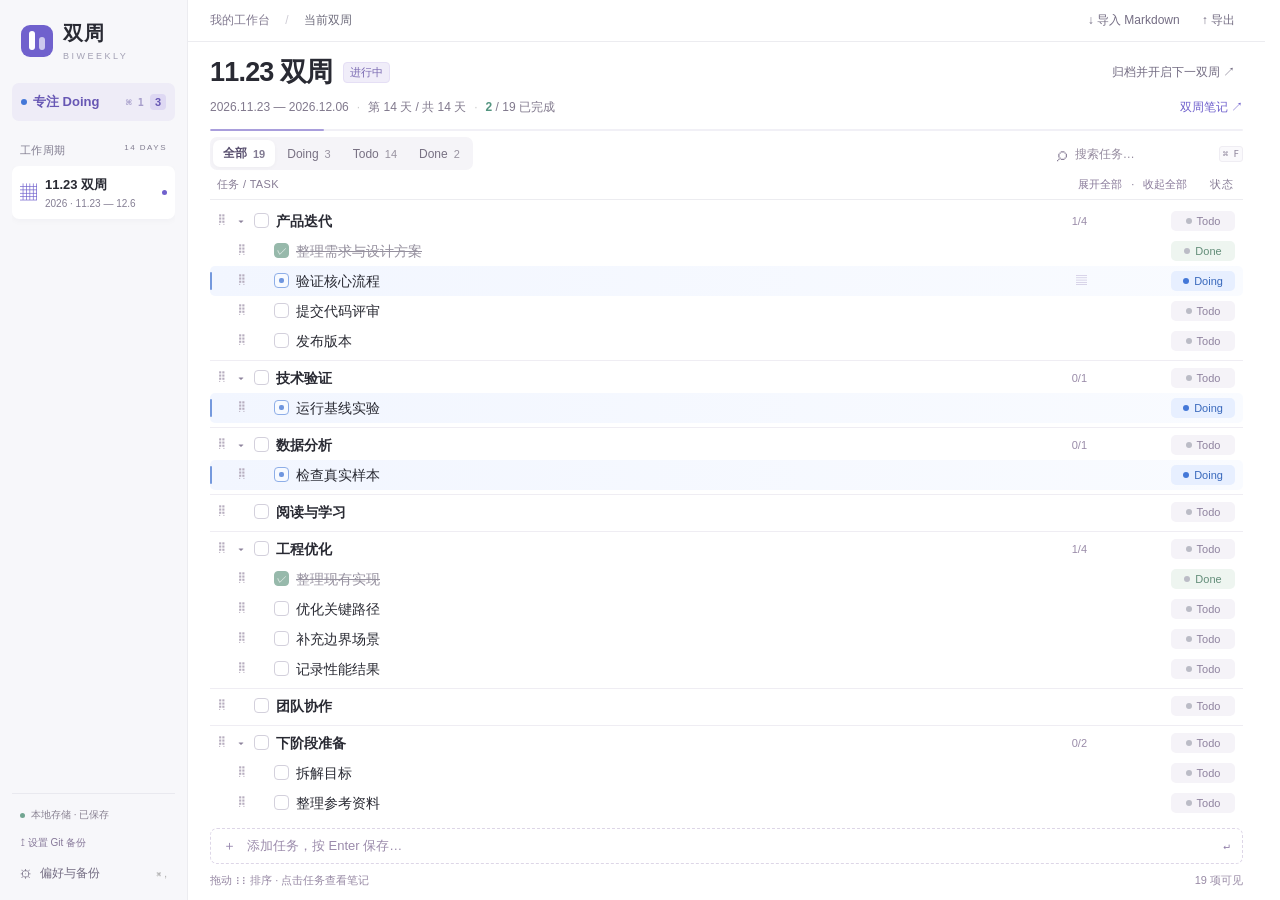
==== commit fd19e02d: "Add clipboard image notes and periodic Git backups" ====
--- a/biweekly/web/index.html
+++ b/biweekly/web/index.html
@@ -2,9 +2,9 @@
 <html lang="zh-CN">
 <head>
 <meta charset="UTF-8"><meta name="viewport" content="width=device-width,initial-scale=1">
-<meta http-equiv="Content-Security-Policy" content="default-src 'none'; script-src 'self'; style-src 'self' 'unsafe-inline'; img-src data:; font-src 'self'; connect-src 'none'; base-uri 'none'; form-action 'none'">
+<meta http-equiv="Content-Security-Policy" content="default-src 'none'; script-src 'self'; style-src 'self' 'unsafe-inline'; img-src data: biweekly-image:; font-src 'self'; connect-src 'none'; base-uri 'none'; form-action 'none'">
 <title>双周 · Biweekly</title><link rel="stylesheet" href="style.css">
-<script defer src="vendor/marked.js"></script><script defer src="vendor/purify.js"></script><script defer src="model.js"></script><script defer src="markdown.js"></script><script defer src="app.js"></script>
+<script defer src="vendor/marked.js"></script><script defer src="vendor/purify.js"></script><script defer src="model.js"></script><script defer src="markdown.js"></script><script defer src="images.js"></script><script defer src="git-ui.js"></script><script defer src="app.js"></script>
 </head>
 <body>
 <div id="app">
@@ -13,7 +13,7 @@
   <button id="focus-doing" class="focus-button"><span class="status-dot doing"></span><span>专注 Doing</span><kbd>⌘ 1</kbd><b id="global-doing">0</b></button>
   <div class="section-label">工作周期 <span>14 DAYS</span></div>
   <nav id="cycles" aria-label="双周列表"></nav>
-  <div class="sidebar-bottom"><div class="local-indicator"><span></span><span id="save-label" role="status">本地存储 · 自动保存</span></div><button id="settings-btn" class="quiet full"><span>⚙</span> 偏好与备份 <span class="key-hint">⌘ ,</span></button></div>
+  <div class="sidebar-bottom"><div class="local-indicator"><span></span><span id="save-label" role="status">本地存储 · 自动保存</span></div><button id="git-status-btn" class="quiet full git-status">↥ 设置 Git 备份</button><button id="settings-btn" class="quiet full"><span>⚙</span> 偏好与备份 <span class="key-hint">⌘ ,</span></button></div>
 </aside>
 <main>
   <header class="topbar"><div class="breadcrumb">我的工作台 <span>/</span> <b id="breadcrumb-period">当前双周</b></div><div class="top-actions"><button id="import-btn" class="quiet">↓ 导入 Markdown</button><button id="export-btn" class="quiet" title="导出当前双周为 Markdown">↑ 导出</button></div></header>
--- a/biweekly/web/style.css
+++ b/biweekly/web/style.css
@@ -227,3 +227,11 @@
   .detail{position:fixed;right:0;top:0;bottom:0;box-shadow:-20px 0 60px #41314c18;width:340px;z-index:5}
 
 }
+
+#note-rendered img{display:block;width:auto;max-width:100%;height:auto;margin:12px 0;border:1px solid #e7e0ef;border-radius:7px;cursor:zoom-in}
+dialog.image-viewer{width:min(94vw,1100px);max-height:94vh;padding:20px}
+.full-note-image{display:block;margin:auto;max-width:100%;max-height:calc(88vh - 120px);object-fit:contain}
+.git-status{font-size:10px;color:#867899;padding:5px 8px;margin-bottom:4px}
+.git-interval{margin-left:18px}.git-interval input{width:57px;border:1px solid #e5dced;border-radius:4px;padding:4px;margin:0 4px}
+.git-remote{display:block;width:100%;margin-top:10px;padding:9px;border:1px solid #e5dced;border-radius:5px;font-size:12px}
+.git-status-text{color:#87759b;margin-top:4px}
